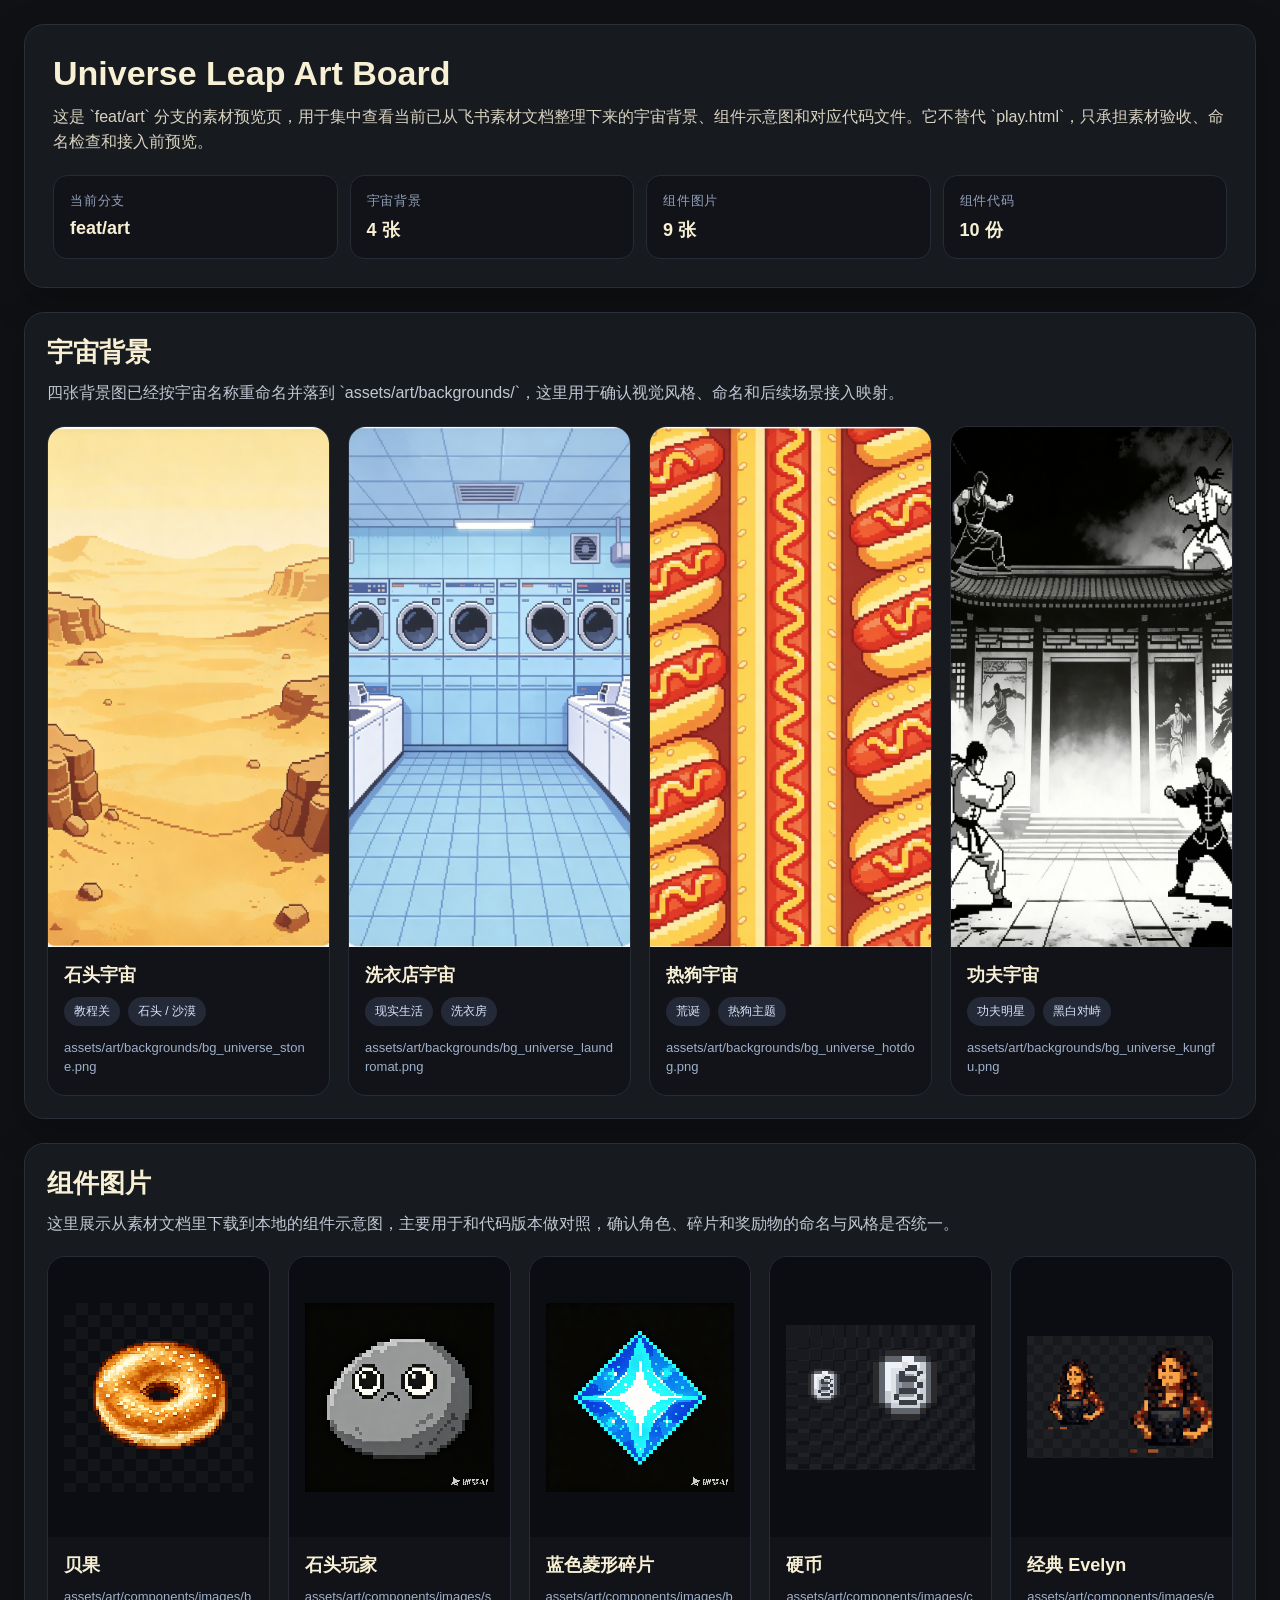
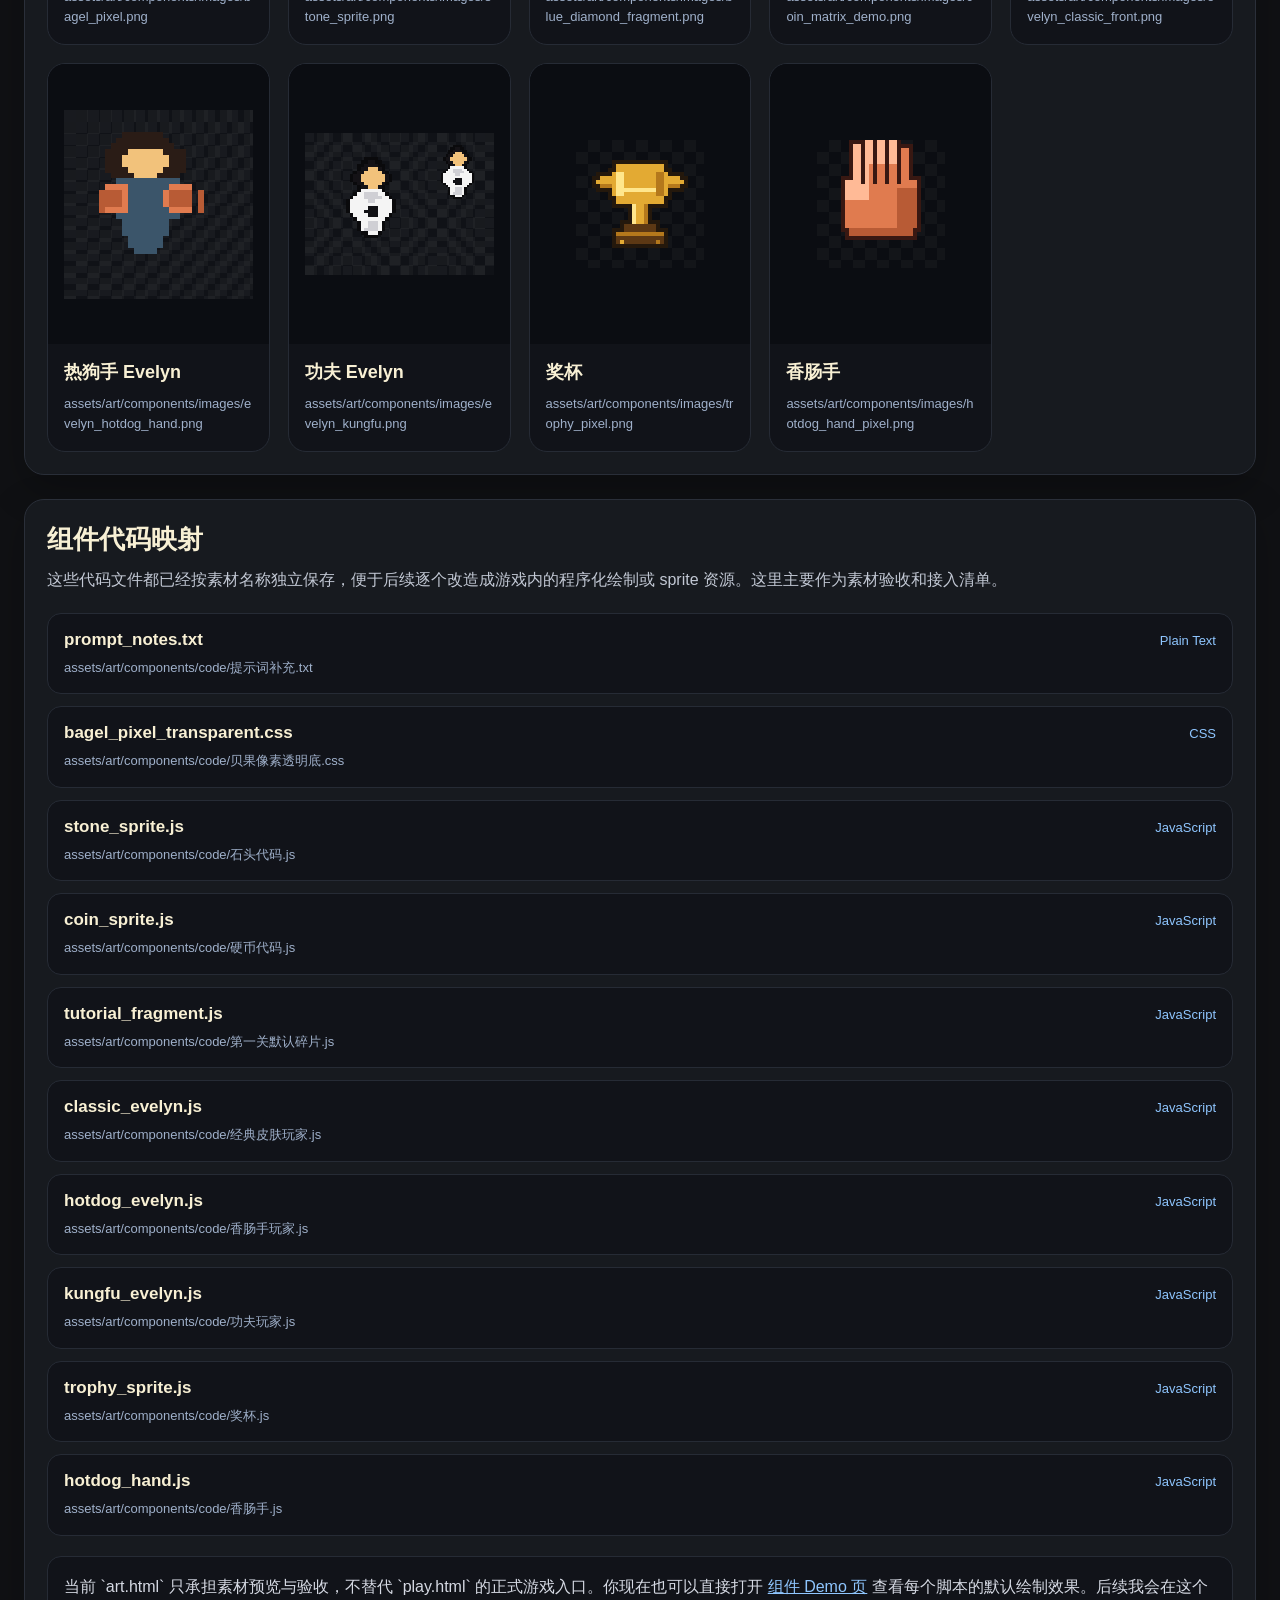
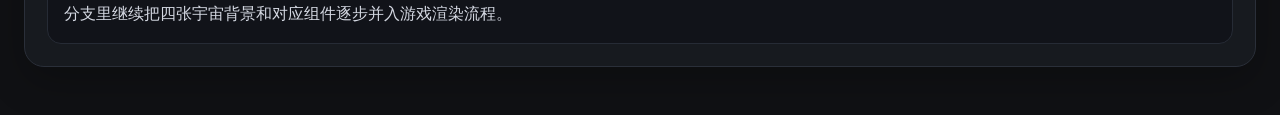
==== art.html @ bc7aa2c2 "美术素材整理（添加场景和组件）" ====
<!DOCTYPE html>
<html lang="zh-CN">
<head>
  <meta charset="UTF-8">
  <meta name="viewport" content="width=device-width, initial-scale=1.0, viewport-fit=cover">
  <meta name="format-detection" content="telephone=no">
  <title>Universe Leap Art Board</title>
  <style>
    * {
      box-sizing: border-box;
    }

    html,
    body {
      margin: 0;
      min-height: 100%;
      background: #101114;
      color: #f8f0d4;
      font-family: Arial, Helvetica, sans-serif;
    }

    body {
      padding: 24px;
    }

    .page {
      max-width: 1280px;
      margin: 0 auto;
    }

    .hero,
    .section,
    .panel {
      background: #171a1f;
      border: 1px solid #2a2f39;
      border-radius: 20px;
      box-shadow: 0 14px 40px rgba(0, 0, 0, 0.24);
    }

    .hero {
      padding: 28px;
      margin-bottom: 24px;
    }

    .hero h1 {
      margin: 0 0 10px;
      font-size: 34px;
      line-height: 1.2;
    }

    .hero p {
      margin: 0;
      color: #d8d2c1;
      line-height: 1.6;
    }

    .meta {
      display: grid;
      grid-template-columns: repeat(auto-fit, minmax(180px, 1fr));
      gap: 12px;
      margin-top: 20px;
    }

    .meta-card {
      padding: 16px;
      background: #111319;
      border-radius: 14px;
      border: 1px solid #262b35;
    }

    .meta-label {
      display: block;
      color: #93a0b8;
      font-size: 13px;
      margin-bottom: 8px;
      text-transform: uppercase;
      letter-spacing: 0.06em;
    }

    .meta-value {
      font-size: 18px;
      font-weight: 700;
    }

    .section {
      padding: 22px;
      margin-bottom: 24px;
    }

    .section h2 {
      margin: 0 0 10px;
      font-size: 26px;
    }

    .section-intro {
      margin: 0 0 20px;
      color: #c2c8d4;
      line-height: 1.6;
    }

    .grid {
      display: grid;
      gap: 18px;
    }

    .background-grid {
      grid-template-columns: repeat(auto-fit, minmax(240px, 1fr));
    }

    .component-grid {
      grid-template-columns: repeat(auto-fit, minmax(220px, 1fr));
    }

    .card {
      background: #111319;
      border: 1px solid #262b35;
      border-radius: 18px;
      overflow: hidden;
    }

    .card-preview {
      background: #0b0d12;
      display: flex;
      align-items: center;
      justify-content: center;
      min-height: 280px;
      padding: 16px;
    }

    .card-preview.background {
      padding: 0;
      min-height: 520px;
      align-items: stretch;
    }

    .card-preview.background img {
      width: 100%;
      height: 520px;
      object-fit: cover;
      display: block;
    }

    .card-preview.component img {
      max-width: 100%;
      max-height: 240px;
      object-fit: contain;
      image-rendering: pixelated;
      image-rendering: crisp-edges;
      background-image:
        linear-gradient(45deg, rgba(255,255,255,0.03) 25%, transparent 25%),
        linear-gradient(-45deg, rgba(255,255,255,0.03) 25%, transparent 25%),
        linear-gradient(45deg, transparent 75%, rgba(255,255,255,0.03) 75%),
        linear-gradient(-45deg, transparent 75%, rgba(255,255,255,0.03) 75%);
      background-size: 24px 24px;
      background-position: 0 0, 0 12px, 12px -12px, -12px 0;
    }

    .card-body {
      padding: 16px 16px 18px;
    }

    .card-title {
      margin: 0 0 10px;
      font-size: 18px;
    }

    .tag-list {
      display: flex;
      flex-wrap: wrap;
      gap: 8px;
      margin-bottom: 12px;
    }

    .tag {
      padding: 6px 10px;
      background: #232936;
      border-radius: 999px;
      color: #dbe5ff;
      font-size: 12px;
    }

    .path {
      margin: 0;
      color: #9fb0ca;
      font-size: 13px;
      line-height: 1.5;
      word-break: break-all;
    }

    .code-list {
      display: grid;
      gap: 12px;
    }

    .code-item {
      padding: 16px;
      background: #111319;
      border: 1px solid #262b35;
      border-radius: 14px;
    }

    .code-head {
      display: flex;
      justify-content: space-between;
      gap: 12px;
      align-items: baseline;
      margin-bottom: 8px;
    }

    .code-name {
      font-size: 17px;
      font-weight: 700;
    }

    .code-lang {
      color: #8fc6ff;
      font-size: 13px;
    }

    .note {
      margin-top: 20px;
      padding: 16px;
      background: #111319;
      border: 1px solid #262b35;
      border-radius: 14px;
      color: #d5d9e3;
      line-height: 1.7;
    }

    .note a {
      color: #8fc6ff;
    }

    @media (max-width: 720px) {
      body {
        padding: 16px;
      }

      .hero h1 {
        font-size: 28px;
      }

      .card-preview.background {
        min-height: 360px;
      }

      .card-preview.background img {
        height: 360px;
      }
    }
  </style>
</head>
<body>
  <div class="page">
    <section class="hero">
      <h1>Universe Leap Art Board</h1>
      <p>这是 `feat/art` 分支的素材预览页，用于集中查看当前已从飞书素材文档整理下来的宇宙背景、组件示意图和对应代码文件。它不替代 `play.html`，只承担素材验收、命名检查和接入前预览。</p>
      <div class="meta">
        <div class="meta-card">
          <span class="meta-label">当前分支</span>
          <span class="meta-value">feat/art</span>
        </div>
        <div class="meta-card">
          <span class="meta-label">宇宙背景</span>
          <span class="meta-value">4 张</span>
        </div>
        <div class="meta-card">
          <span class="meta-label">组件图片</span>
          <span class="meta-value">9 张</span>
        </div>
        <div class="meta-card">
          <span class="meta-label">组件代码</span>
          <span class="meta-value">10 份</span>
        </div>
      </div>
    </section>

    <section class="section">
      <h2>宇宙背景</h2>
      <p class="section-intro">四张背景图已经按宇宙名称重命名并落到 `assets/art/backgrounds/`，这里用于确认视觉风格、命名和后续场景接入映射。</p>
      <div class="grid background-grid">
        <article class="card">
          <div class="card-preview background">
            <img src="assets/art/backgrounds/bg_universe_stone.png" alt="石头宇宙背景">
          </div>
          <div class="card-body">
            <h3 class="card-title">石头宇宙</h3>
            <div class="tag-list">
              <span class="tag">教程关</span>
              <span class="tag">石头 / 沙漠</span>
            </div>
            <p class="path">assets/art/backgrounds/bg_universe_stone.png</p>
          </div>
        </article>

        <article class="card">
          <div class="card-preview background">
            <img src="assets/art/backgrounds/bg_universe_laundromat.png" alt="洗衣店宇宙背景">
          </div>
          <div class="card-body">
            <h3 class="card-title">洗衣店宇宙</h3>
            <div class="tag-list">
              <span class="tag">现实生活</span>
              <span class="tag">洗衣房</span>
            </div>
            <p class="path">assets/art/backgrounds/bg_universe_laundromat.png</p>
          </div>
        </article>

        <article class="card">
          <div class="card-preview background">
            <img src="assets/art/backgrounds/bg_universe_hotdog.png" alt="热狗宇宙背景">
          </div>
          <div class="card-body">
            <h3 class="card-title">热狗宇宙</h3>
            <div class="tag-list">
              <span class="tag">荒诞</span>
              <span class="tag">热狗主题</span>
            </div>
            <p class="path">assets/art/backgrounds/bg_universe_hotdog.png</p>
          </div>
        </article>

        <article class="card">
          <div class="card-preview background">
            <img src="assets/art/backgrounds/bg_universe_kungfu.png" alt="功夫宇宙背景">
          </div>
          <div class="card-body">
            <h3 class="card-title">功夫宇宙</h3>
            <div class="tag-list">
              <span class="tag">功夫明星</span>
              <span class="tag">黑白对峙</span>
            </div>
            <p class="path">assets/art/backgrounds/bg_universe_kungfu.png</p>
          </div>
        </article>
      </div>
    </section>

    <section class="section">
      <h2>组件图片</h2>
      <p class="section-intro">这里展示从素材文档里下载到本地的组件示意图，主要用于和代码版本做对照，确认角色、碎片和奖励物的命名与风格是否统一。</p>
      <div class="grid component-grid">
        <article class="card">
          <div class="card-preview component"><img src="assets/art/components/images/bagel_pixel.png" alt="贝果"></div>
          <div class="card-body">
            <h3 class="card-title">贝果</h3>
            <p class="path">assets/art/components/images/bagel_pixel.png</p>
          </div>
        </article>
        <article class="card">
          <div class="card-preview component"><img src="assets/art/components/images/stone_sprite.png" alt="石头玩家"></div>
          <div class="card-body">
            <h3 class="card-title">石头玩家</h3>
            <p class="path">assets/art/components/images/stone_sprite.png</p>
          </div>
        </article>
        <article class="card">
          <div class="card-preview component"><img src="assets/art/components/images/blue_diamond_fragment.png" alt="蓝色菱形碎片"></div>
          <div class="card-body">
            <h3 class="card-title">蓝色菱形碎片</h3>
            <p class="path">assets/art/components/images/blue_diamond_fragment.png</p>
          </div>
        </article>
        <article class="card">
          <div class="card-preview component"><img src="assets/art/components/images/coin_matrix_demo.png" alt="硬币"></div>
          <div class="card-body">
            <h3 class="card-title">硬币</h3>
            <p class="path">assets/art/components/images/coin_matrix_demo.png</p>
          </div>
        </article>
        <article class="card">
          <div class="card-preview component"><img src="assets/art/components/images/evelyn_classic_front.png" alt="经典 Evelyn"></div>
          <div class="card-body">
            <h3 class="card-title">经典 Evelyn</h3>
            <p class="path">assets/art/components/images/evelyn_classic_front.png</p>
          </div>
        </article>
        <article class="card">
          <div class="card-preview component"><img src="assets/art/components/images/evelyn_hotdog_hand.png" alt="热狗手 Evelyn"></div>
          <div class="card-body">
            <h3 class="card-title">热狗手 Evelyn</h3>
            <p class="path">assets/art/components/images/evelyn_hotdog_hand.png</p>
          </div>
        </article>
        <article class="card">
          <div class="card-preview component"><img src="assets/art/components/images/evelyn_kungfu.png" alt="功夫 Evelyn"></div>
          <div class="card-body">
            <h3 class="card-title">功夫 Evelyn</h3>
            <p class="path">assets/art/components/images/evelyn_kungfu.png</p>
          </div>
        </article>
        <article class="card">
          <div class="card-preview component"><img src="assets/art/components/images/trophy_pixel.png" alt="奖杯"></div>
          <div class="card-body">
            <h3 class="card-title">奖杯</h3>
            <p class="path">assets/art/components/images/trophy_pixel.png</p>
          </div>
        </article>
        <article class="card">
          <div class="card-preview component"><img src="assets/art/components/images/hotdog_hand_pixel.png" alt="香肠手"></div>
          <div class="card-body">
            <h3 class="card-title">香肠手</h3>
            <p class="path">assets/art/components/images/hotdog_hand_pixel.png</p>
          </div>
        </article>
      </div>
    </section>

    <section class="section">
      <h2>组件代码映射</h2>
      <p class="section-intro">这些代码文件都已经按素材名称独立保存，便于后续逐个改造成游戏内的程序化绘制或 sprite 资源。这里主要作为素材验收和接入清单。</p>
      <div class="code-list">
        <div class="code-item">
          <div class="code-head">
            <span class="code-name">prompt_notes.txt</span>
            <span class="code-lang">Plain Text</span>
          </div>
          <p class="path">assets/art/components/code/提示词补充.txt</p>
        </div>
        <div class="code-item">
          <div class="code-head">
            <span class="code-name">bagel_pixel_transparent.css</span>
            <span class="code-lang">CSS</span>
          </div>
          <p class="path">assets/art/components/code/贝果像素透明底.css</p>
        </div>
        <div class="code-item">
          <div class="code-head">
            <span class="code-name">stone_sprite.js</span>
            <span class="code-lang">JavaScript</span>
          </div>
          <p class="path">assets/art/components/code/石头代码.js</p>
        </div>
        <div class="code-item">
          <div class="code-head">
            <span class="code-name">coin_sprite.js</span>
            <span class="code-lang">JavaScript</span>
          </div>
          <p class="path">assets/art/components/code/硬币代码.js</p>
        </div>
        <div class="code-item">
          <div class="code-head">
            <span class="code-name">tutorial_fragment.js</span>
            <span class="code-lang">JavaScript</span>
          </div>
          <p class="path">assets/art/components/code/第一关默认碎片.js</p>
        </div>
        <div class="code-item">
          <div class="code-head">
            <span class="code-name">classic_evelyn.js</span>
            <span class="code-lang">JavaScript</span>
          </div>
          <p class="path">assets/art/components/code/经典皮肤玩家.js</p>
        </div>
        <div class="code-item">
          <div class="code-head">
            <span class="code-name">hotdog_evelyn.js</span>
            <span class="code-lang">JavaScript</span>
          </div>
          <p class="path">assets/art/components/code/香肠手玩家.js</p>
        </div>
        <div class="code-item">
          <div class="code-head">
            <span class="code-name">kungfu_evelyn.js</span>
            <span class="code-lang">JavaScript</span>
          </div>
          <p class="path">assets/art/components/code/功夫玩家.js</p>
        </div>
        <div class="code-item">
          <div class="code-head">
            <span class="code-name">trophy_sprite.js</span>
            <span class="code-lang">JavaScript</span>
          </div>
          <p class="path">assets/art/components/code/奖杯.js</p>
        </div>
        <div class="code-item">
          <div class="code-head">
            <span class="code-name">hotdog_hand.js</span>
            <span class="code-lang">JavaScript</span>
          </div>
          <p class="path">assets/art/components/code/香肠手.js</p>
        </div>
      </div>
      <div class="note">
        当前 `art.html` 只承担素材预览与验收，不替代 `play.html` 的正式游戏入口。你现在也可以直接打开 <a href="assets/art/components/demo.html">组件 Demo 页</a> 查看每个脚本的默认绘制效果。后续我会在这个分支里继续把四张宇宙背景和对应组件逐步并入游戏渲染流程。
      </div>
    </section>
  </div>
</body>
</html>
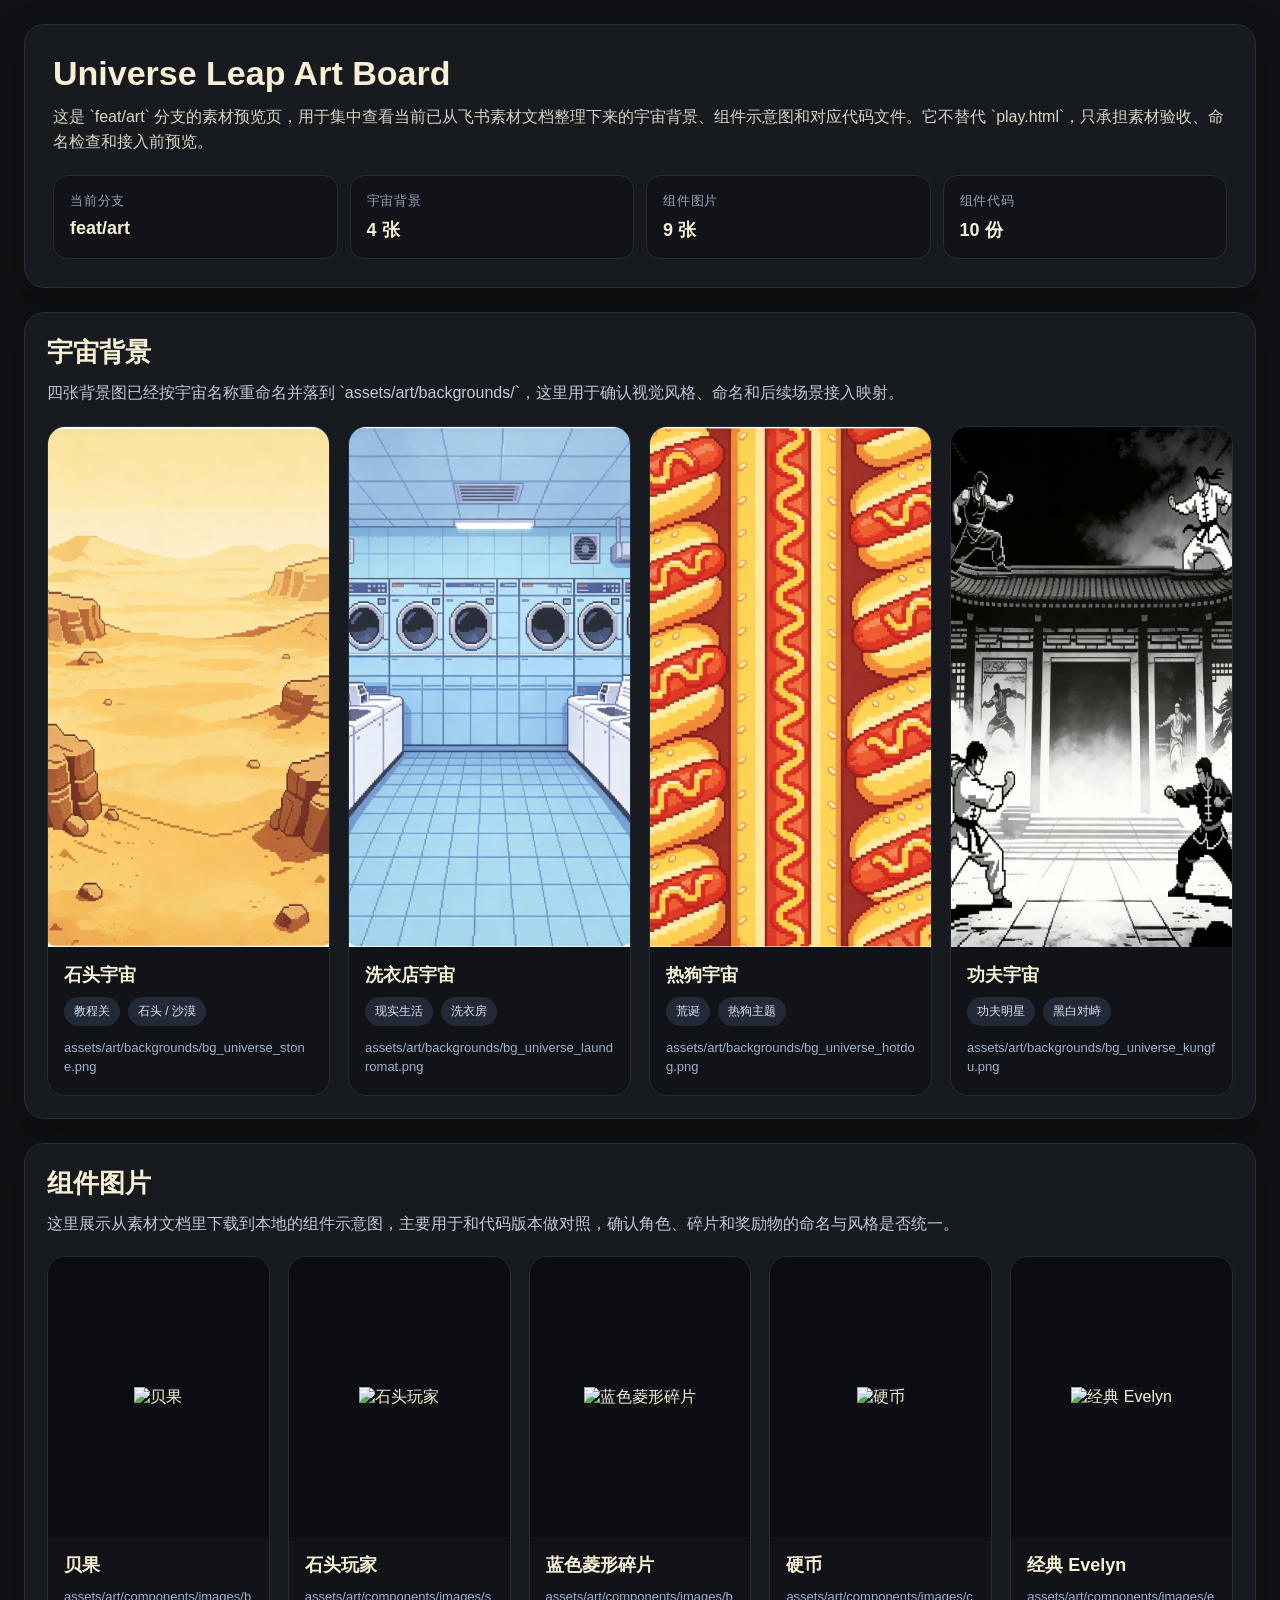
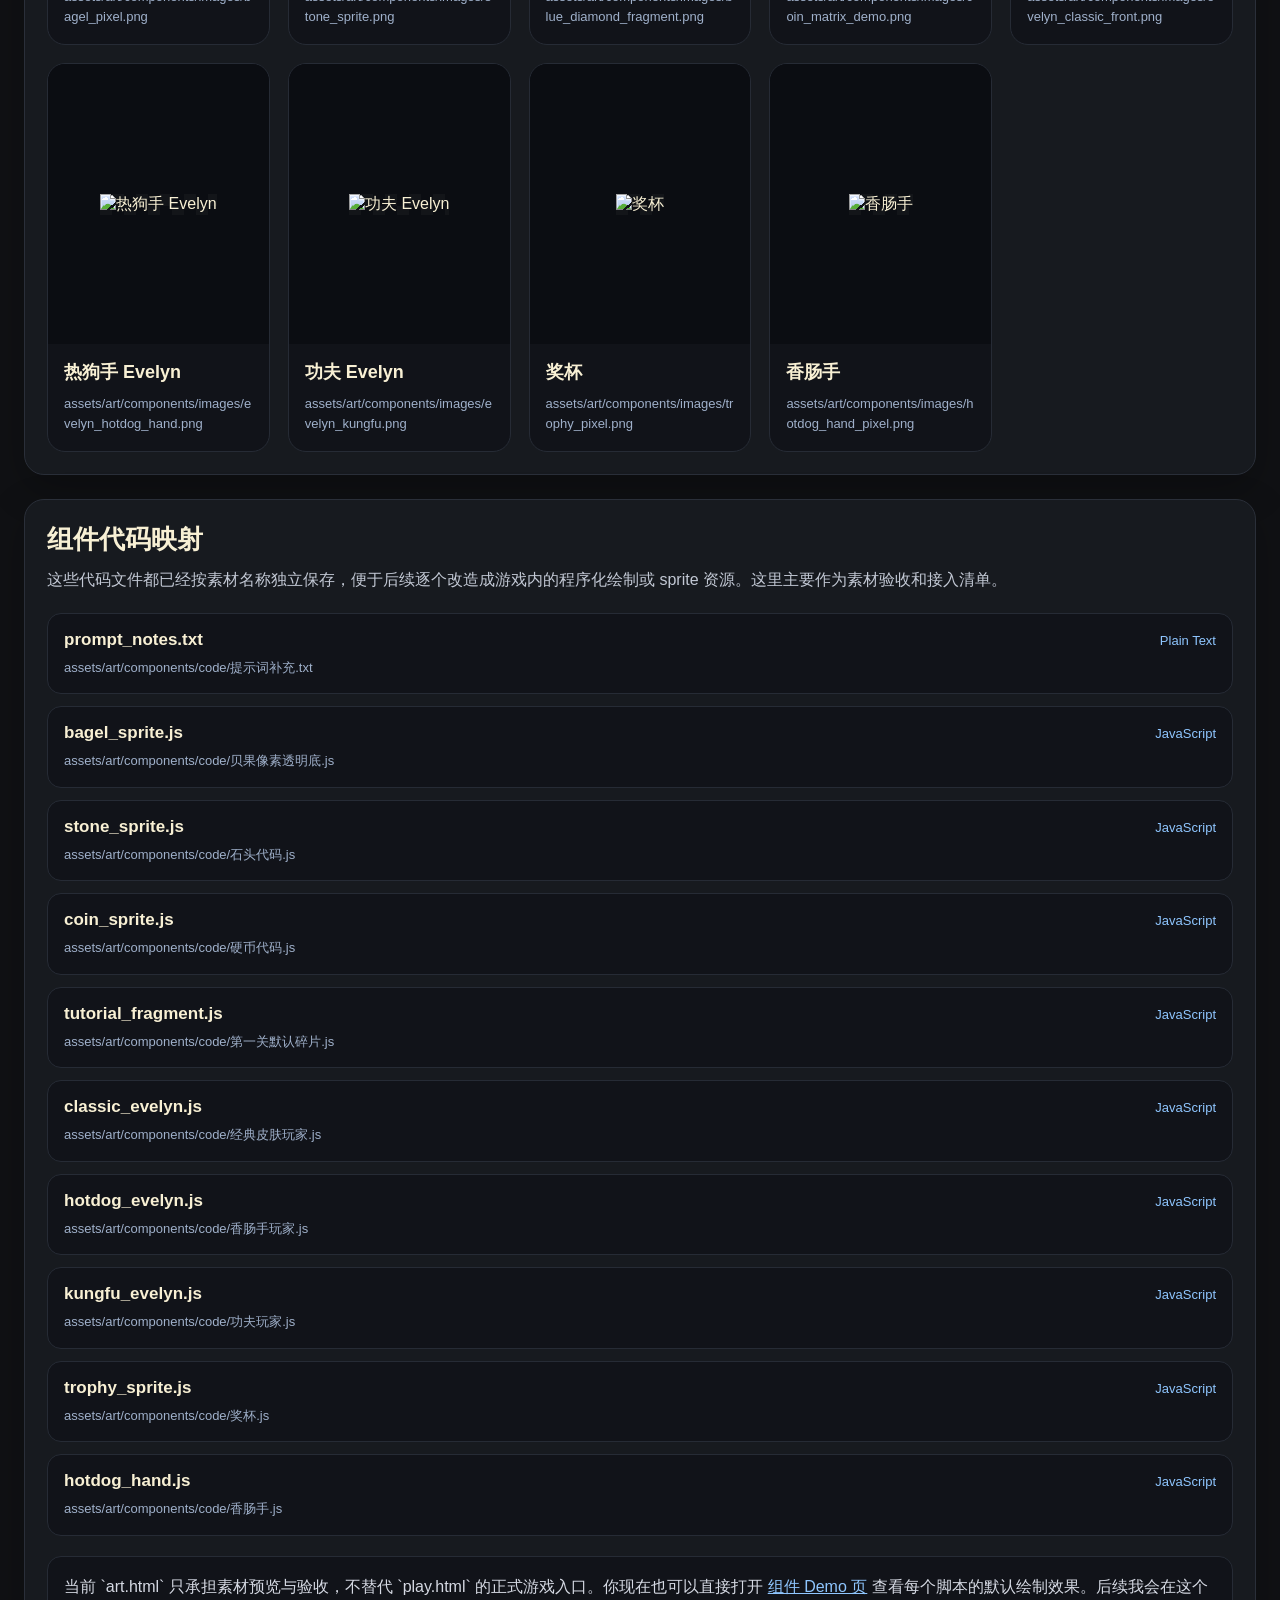
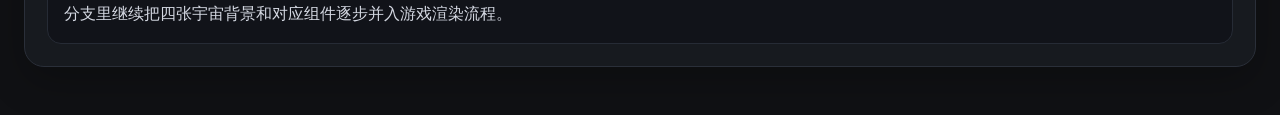
==== commit bbf55d22: "调整追逐者美工代码&删除组件照片" ====
--- a/art.html
+++ b/art.html
@@ -420,10 +420,10 @@
         </div>
         <div class="code-item">
           <div class="code-head">
-            <span class="code-name">bagel_pixel_transparent.css</span>
-            <span class="code-lang">CSS</span>
-          </div>
-          <p class="path">assets/art/components/code/贝果像素透明底.css</p>
+            <span class="code-name">bagel_sprite.js</span>
+            <span class="code-lang">JavaScript</span>
+          </div>
+          <p class="path">assets/art/components/code/贝果像素透明底.js</p>
         </div>
         <div class="code-item">
           <div class="code-head">
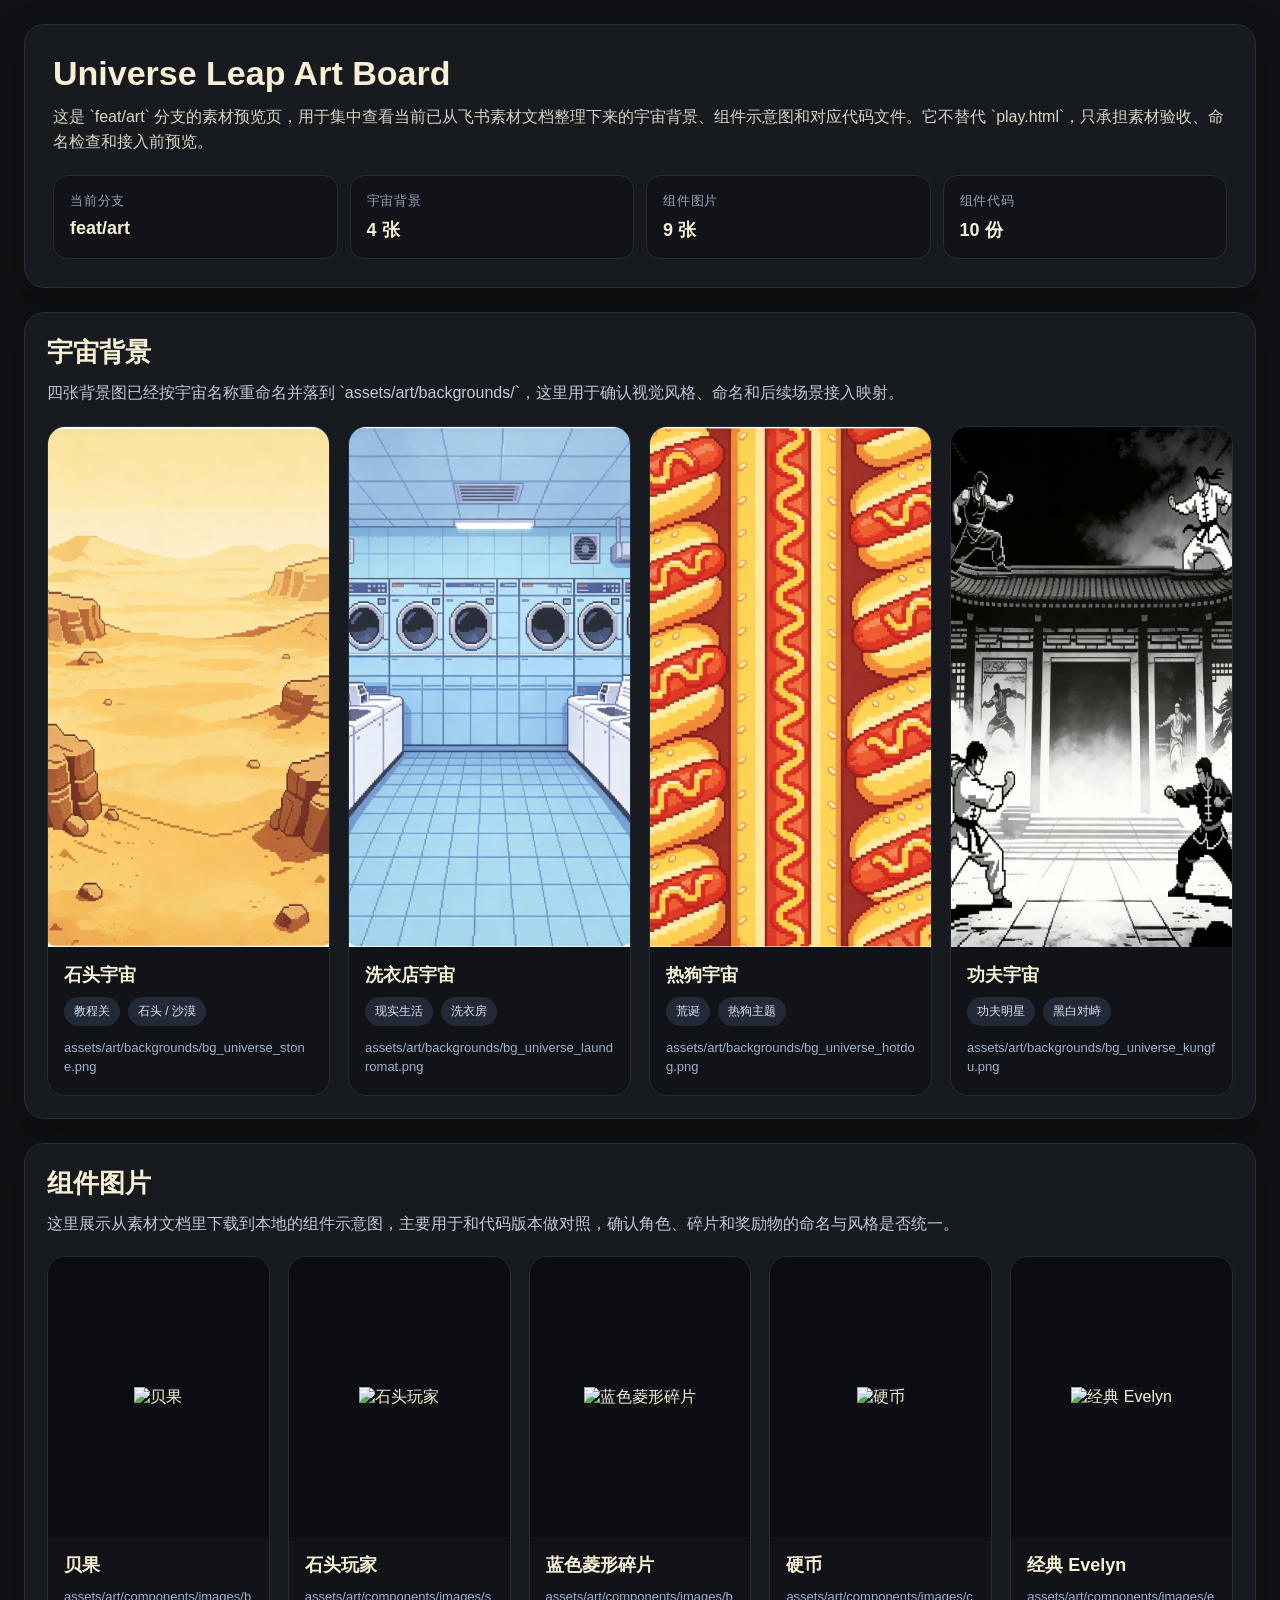
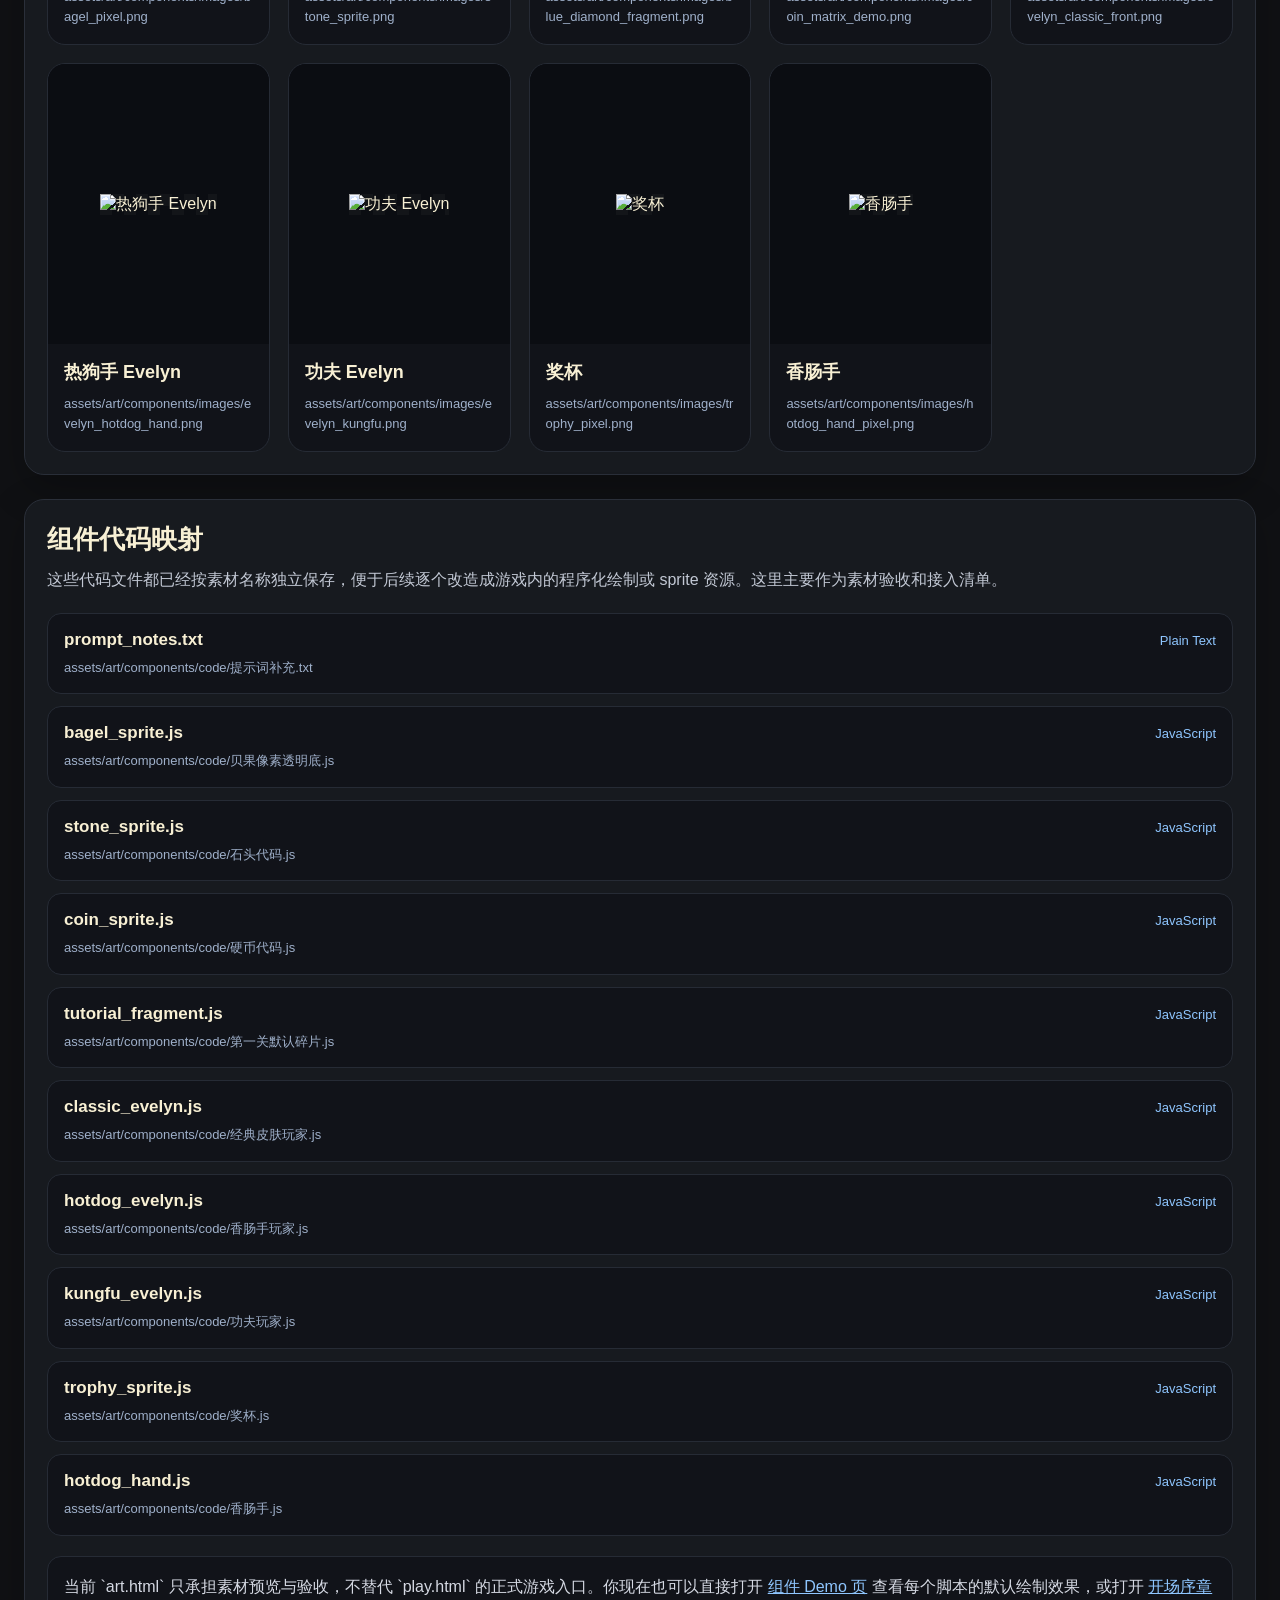
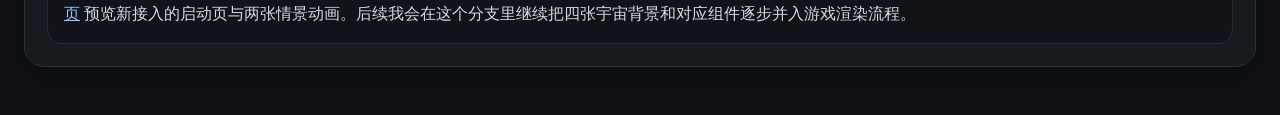
==== commit 69577c67: "增加开场" ====
--- a/art.html
+++ b/art.html
@@ -483,7 +483,7 @@
         </div>
       </div>
       <div class="note">
-        当前 `art.html` 只承担素材预览与验收，不替代 `play.html` 的正式游戏入口。你现在也可以直接打开 <a href="assets/art/components/demo.html">组件 Demo 页</a> 查看每个脚本的默认绘制效果。后续我会在这个分支里继续把四张宇宙背景和对应组件逐步并入游戏渲染流程。
+        当前 `art.html` 只承担素材预览与验收，不替代 `play.html` 的正式游戏入口。你现在也可以直接打开 <a href="assets/art/components/demo.html">组件 Demo 页</a> 查看每个脚本的默认绘制效果，或打开 <a href="opening.html">开场序章页</a> 预览新接入的启动页与两张情景动画。后续我会在这个分支里继续把四张宇宙背景和对应组件逐步并入游戏渲染流程。
       </div>
     </section>
   </div>
